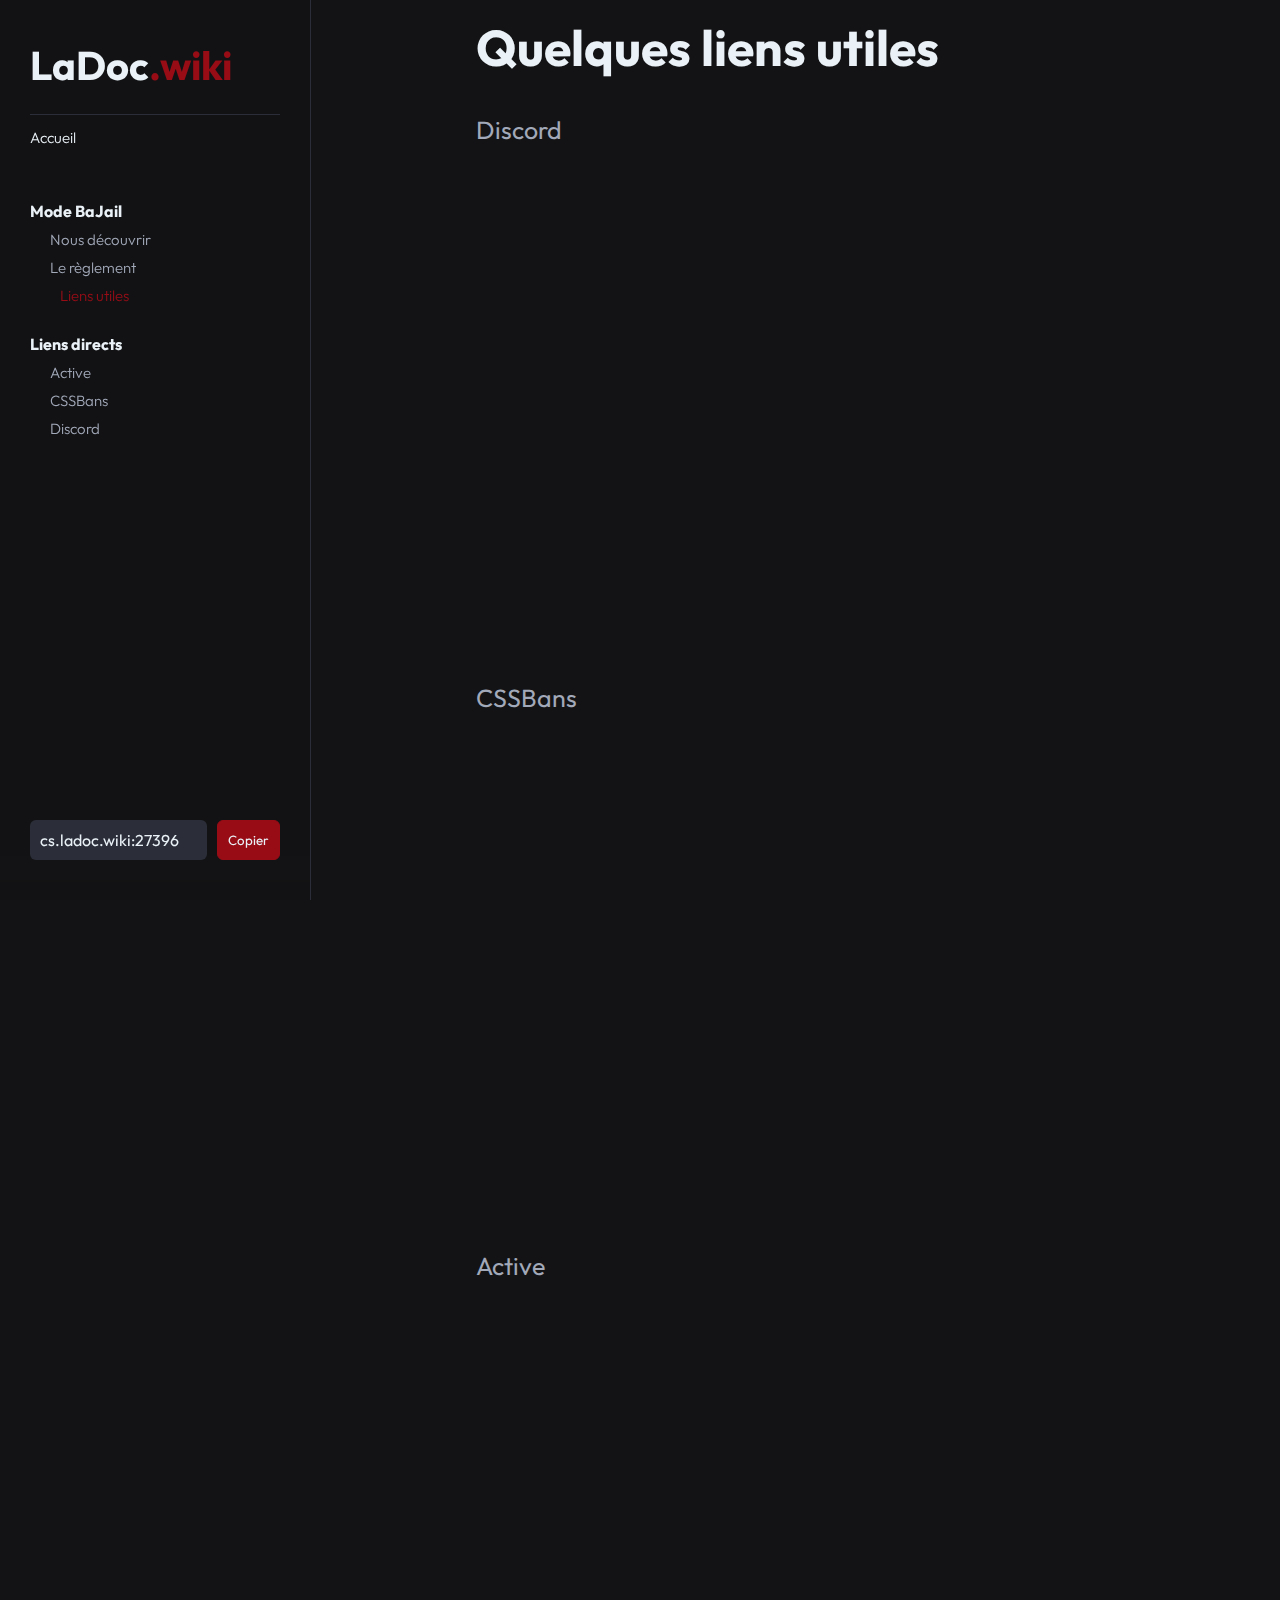
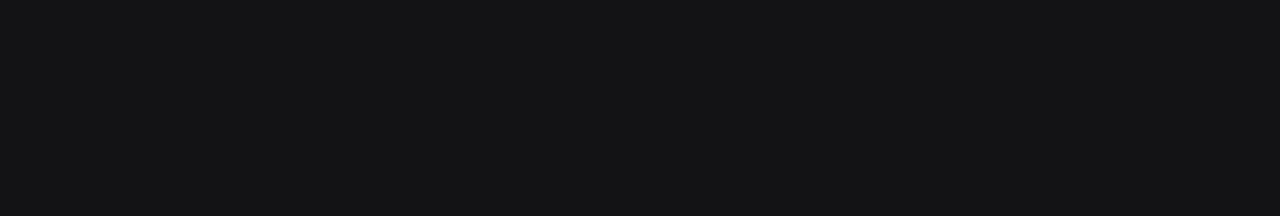
==== pages/liens.html @ 2b641561 "Add files via upload" ====
<!DOCTYPE html>
<html lang="fr">

<head>
    <meta charset="UTF-8">
    <meta name="viewport" content="width=device-width, initial-scale=1.0">
    <link rel="stylesheet"
        href="https://fonts.googleapis.com/css2?family=Material+Symbols+Rounded:opsz,wght,FILL,GRAD@48,400,0,0" />
    <link rel="stylesheet" href="https://unicons.iconscout.com/release/v4.0.0/css/line.css">
    <link rel="stylesheet" href="../assets/css/style.css">
    <link rel="stylesheet" href="../assets/css/input.css">
    <title>LaDoc.wiki | Liens utiles</title>
</head>

<body>
    <header id="nav" class="sidebar">
        <div class="logo">
            <a href="../index.html">LaDoc<span class="colorLogo">.wiki</span></a>
        </div>
    
        <div class="border"></div>
    
        <ul class="list">
            <a href="../index.html" class="list-item">Accueil</a>
    
            <ul class="secondary-list">
                <li class="list-item title">Mode BaJail</li>
    
                <a href="./nous-decouvrir.html" class="list-item">Nous découvrir</a>
                <a href="./reglement.html" class="list-item">Le règlement</a>
                <a href="./liens.html" class="list-item">Liens utiles</a>

                <li class="list-item title">Liens directs</li>
    
                <a href="toto" class="list-item">Active</a>
                <a href="toto" class="list-item">CSSBans</a>
                <a href="https://discord.gg/stQuAKWNPc" target="blank" class="list-item">Discord</a>
            </ul>
    
        </ul>

        <div class="inputIPServer">
            <code id="ipAddress">cs.ladoc.wiki:27396</code>
            <button id="ipAddressButton" onclick="copyIP()">Copier</button>
        </div>
    </header>

    <main>
        <div class="content">
            <div class="title">Quelques liens utiles</div>

            <p class="desc big">Discord</p>
            <iframe class="iframe" src="https://discord.com/widget?id=1272293781260996700&theme=dark" width="350" height="500" allowtransparency="true" frameborder="0" sandbox="allow-popups allow-popups-to-escape-sandbox allow-same-origin allow-scripts"></iframe>
            
            <p class="desc big">CSSBans</p>
            <iframe class="iframe" src="https://ladoc.wiki/cssbans/" width="350" height="500" allowtransparency="true" frameborder="0" sandbox="allow-popups allow-popups-to-escape-sandbox allow-same-origin allow-scripts"></iframe>
        
            <p class="desc big">Active</p>
            <iframe class="iframe" src="https://ladoc.wiki/active/" width="350" height="500" allowtransparency="true" frameborder="0" sandbox="allow-popups allow-popups-to-escape-sandbox allow-same-origin allow-scripts"></iframe>
        </div>
    </main>

    <script src="../assets/js/navbar.js"></script>
    <script src="../assets/js/sidebar.js"></script>

</body>

</html>
---- assets/css/style.css ----
@import url('init.css');
@import url('sidebar.css');
@import url('footer.css');

.iframe {
    width: 100%;
    border-radius: 10px;
}

main .content {
    max-width: 50vw;
    width: 100%;
    height: max-content;

    display: flex;
    flex-direction: column;

    gap: 18px;
}

main .content .title {
    color: var(--text-color);

    font-size: 50px;
    font-weight: 700;

    line-height: normal;
}

main .content .desc { 
    color: var(--text-color);

    font-size: 18px;
    font-weight: 400;

    line-height: normal;
}

main .content a.data {
    margin: 0 auto;
    width: 100%;
    display: flex;
    justify-content: center;
    align-items: center;
    padding: 1rem;
    border-radius: 6px;
    background: var(--primary-color);
    color: var(--text-color-login);
}

main .content .desc.big {
    color: var(--text-color-gray);

    font-size: 25px;
}

main .content ul.desc {
    display: flex;
    flex-direction: column;
    gap: 10px;
}

main .content ul.desc a {
    color: var(--primary-color);
    text-decoration: underline;
}

main .content .home_img {
    width: 100%;
    height: 230px;

    margin-top: calc(47px - 18px);
    
    object-fit: cover;

    border-radius: 13px;
}

main .content .desc:nth-child(2) {
    margin-top: calc(35px - 18px);
}

main .content .list {
    display: flex;
    flex-direction: column;

    margin-top: calc(30px - 18px);

    gap: 20px;
}

main .content .list .list-item.box {
    width: 100%;

    border-radius: 5px;
    border: 1px solid var(--border-color);

    background: var(--background-color);

    display: flex;
    justify-content: space-between;
    align-items: center;

    padding: 17px 22px;

    transition-duration: 0.15s;
}

main .content .list .list-item.box:hover {
    transform: translateY(-2px);

    box-shadow: rgba(0, 0, 0, 0.12) 0px 12px 13px;

    transition-duration: 0.15s;
}

main .content .list .list-item.box:hover .textes .title,
main .content .list .list-item.box:hover .icon,
main .content .list .list-item.box:focus .textes .title,
main .content .list .list-item.box:focus .icon {
    color: var(--primary-color);
}

main .content .list .list-item.box:focus {
    border: 1px solid var(--primary-color-52);
}

main .content .list .list-item .textes .info{
    color: var(--text-color-gray);

    font-size: 15px;
    font-weight: 300;

    line-height: normal;
}

main .content .list .list-item .textes .title {
    color: var(--text-color);

    font-size: 15px;
    font-weight: 700;

    line-height: normal;
}

main .content .list .list-item .icon {
    color: var(--text-color-gray);
}


@media screen and (max-width: 830px) {
    main .content {
        max-width: 95vw;
    }
}


@media screen and (max-width: 360px){
    main .content .title {
        font-size: 30px;
    }

    main .content .desc,
    main .content .desc.big {
        font-size: 15px;
    }
    
    main .content .desc:nth-child(2) {
        margin-top: 0;
    }

    main .content .list .list-item.box {
        flex-direction: column;

        gap: 20px;
    }

    main .content .list .list-item.box .icon {
        align-self: flex-end;
    }
}
---- assets/css/input.css ----
@import url('defaultStyle.css');

.content .search {
    position: relative;
}

.search i {
    position: absolute;
    top: 50%;
    left: 15px;

    transform: translateY(-50%);

    color: var(--text-color);

    font-size: 20px;

    pointer-events: none;
}

.search input {
    height: 50px;
    width: 100%;

    outline: none;

    font-size: 17px;

    border-radius: 10px;
    border: 1px solid var(--border-color);

    padding: 0 20px 0 43px;

    background: var(--background-color);

    color: var(--text-color);
}

.search input:focus {
    border: 1px solid var(--primary-color-52);
}

.inputIPServer {
    margin: auto auto 0 auto;
    display: flex;
    width: 100%;
    gap: 10px;
}

.inputIPServer code {
    width: 100%;
    padding: 10px;
    border-radius: 6px;
    background: var(--border-color);
}

.inputIPServer button {
    background: var(--primary-color);
    border: 1px solid var(--primary-color);
    border-radius: 6px;

    color: var(--text-color);

    padding: 10px;
    width: 65px;

    display: flex;
    align-items: center;
    justify-content: center;

    cursor: pointer;
}

.inputIPServer button i {
    width: 100%;
}

@media screen and (max-width: 830px) {
    .inputIPServer {
        display: none;
    }
}
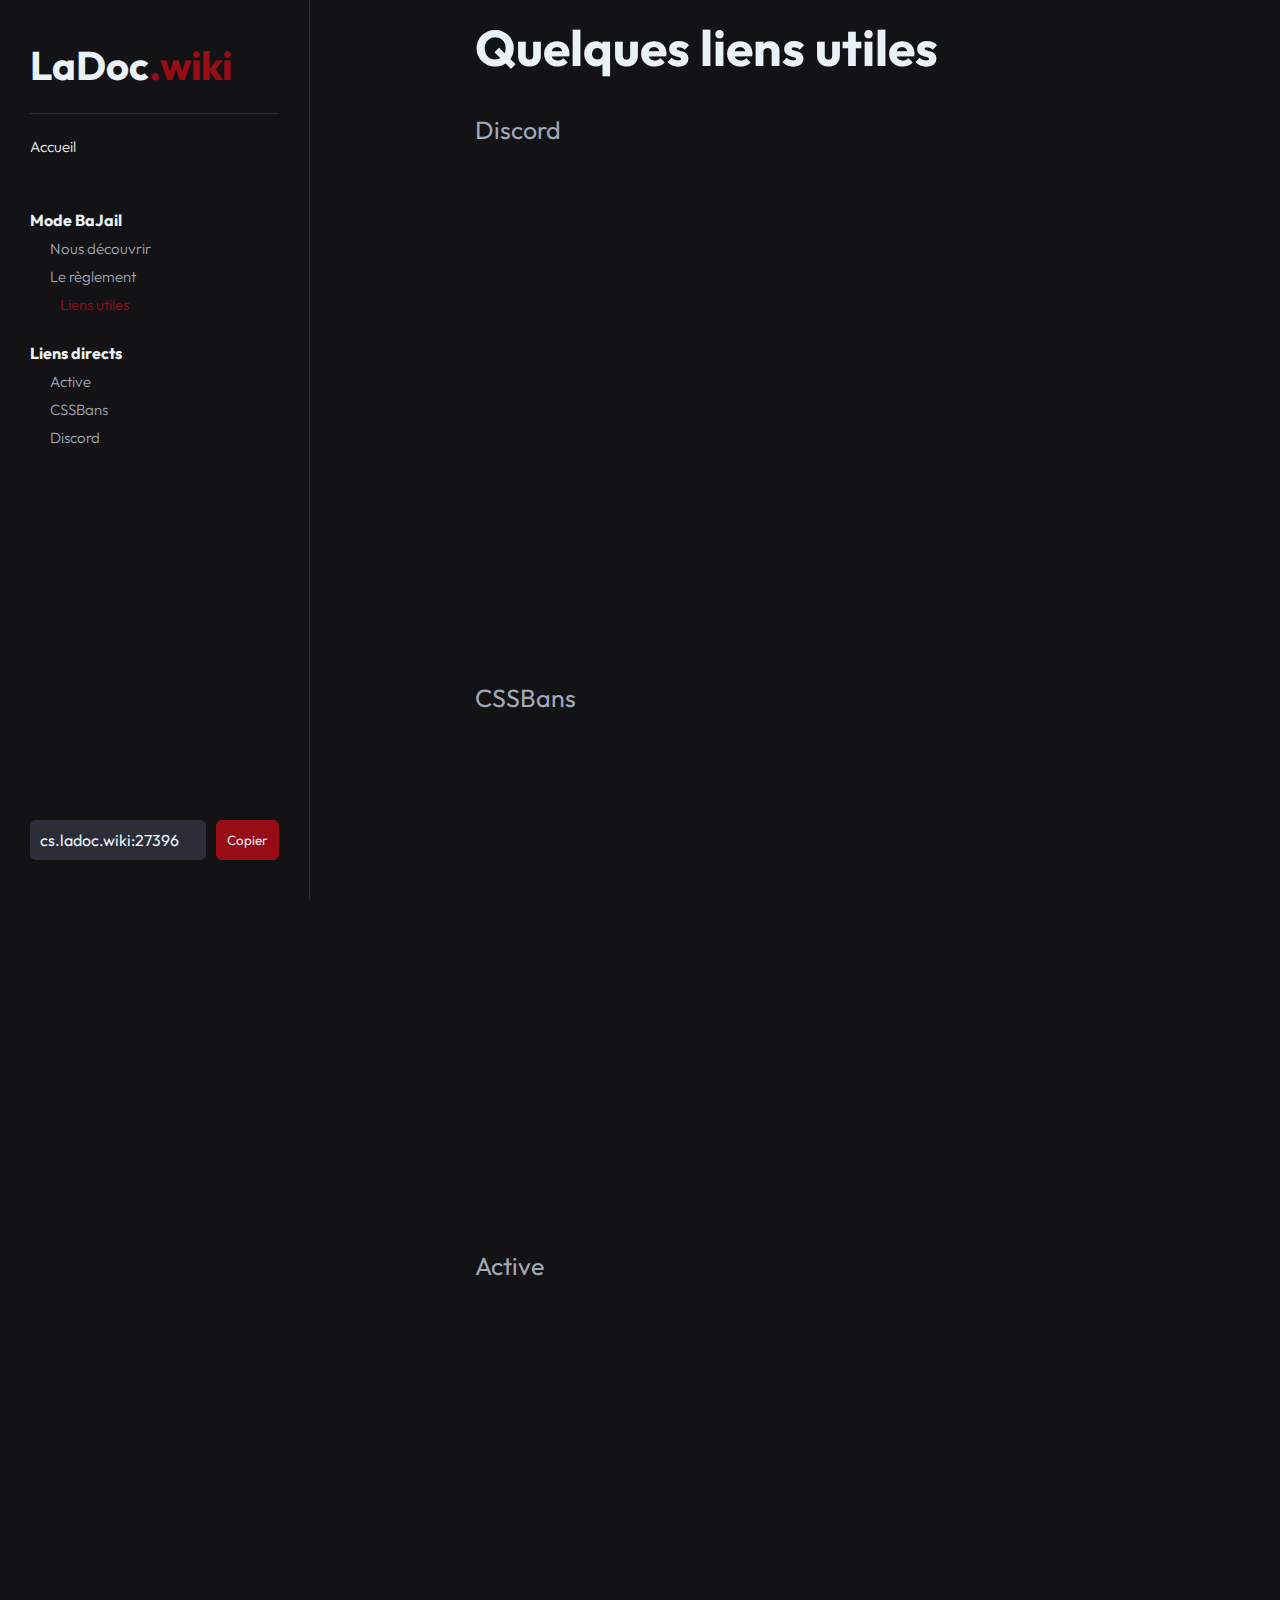
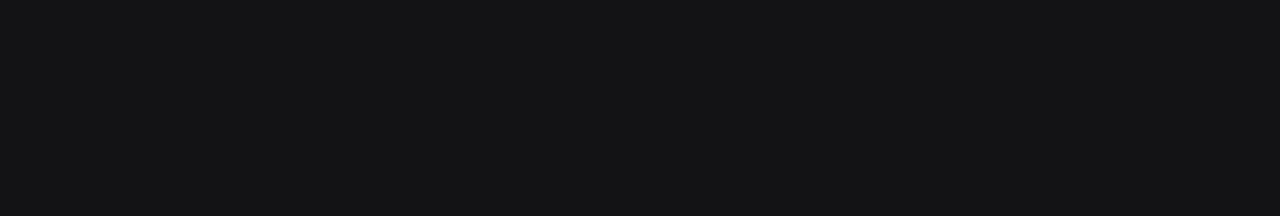
==== commit 1c1e589b: "add burger menu" ====
--- a/pages/liens.html
+++ b/pages/liens.html
@@ -19,6 +19,13 @@
         </div>
     
         <div class="border"></div>
+
+        <input class="burger" id="burger" type="checkbox" />
+        <label class="burger_label" for="burger">
+            <span></span>
+            <span></span>
+            <span></span>
+        </label>
     
         <ul class="list">
             <a href="../index.html" class="list-item">Accueil</a>
--- a/assets/css/style.css
+++ b/assets/css/style.css
@@ -1,22 +1,6 @@
 @import url('init.css');
 @import url('sidebar.css');
 @import url('footer.css');
-
-.iframe {
-    width: 100%;
-    border-radius: 10px;
-}
-
-main .content {
-    max-width: 50vw;
-    width: 100%;
-    height: max-content;
-
-    display: flex;
-    flex-direction: column;
-
-    gap: 18px;
-}
 
 main .content .title {
     color: var(--text-color);
@@ -45,24 +29,13 @@
     padding: 1rem;
     border-radius: 6px;
     background: var(--primary-color);
-    color: var(--text-color-login);
+    color: var(--text-color);
 }
 
 main .content .desc.big {
     color: var(--text-color-gray);
 
     font-size: 25px;
-}
-
-main .content ul.desc {
-    display: flex;
-    flex-direction: column;
-    gap: 10px;
-}
-
-main .content ul.desc a {
-    color: var(--primary-color);
-    text-decoration: underline;
 }
 
 main .content .home_img {
@@ -147,14 +120,6 @@
     color: var(--text-color-gray);
 }
 
-
-@media screen and (max-width: 830px) {
-    main .content {
-        max-width: 95vw;
-    }
-}
-
-
 @media screen and (max-width: 360px){
     main .content .title {
         font-size: 30px;
